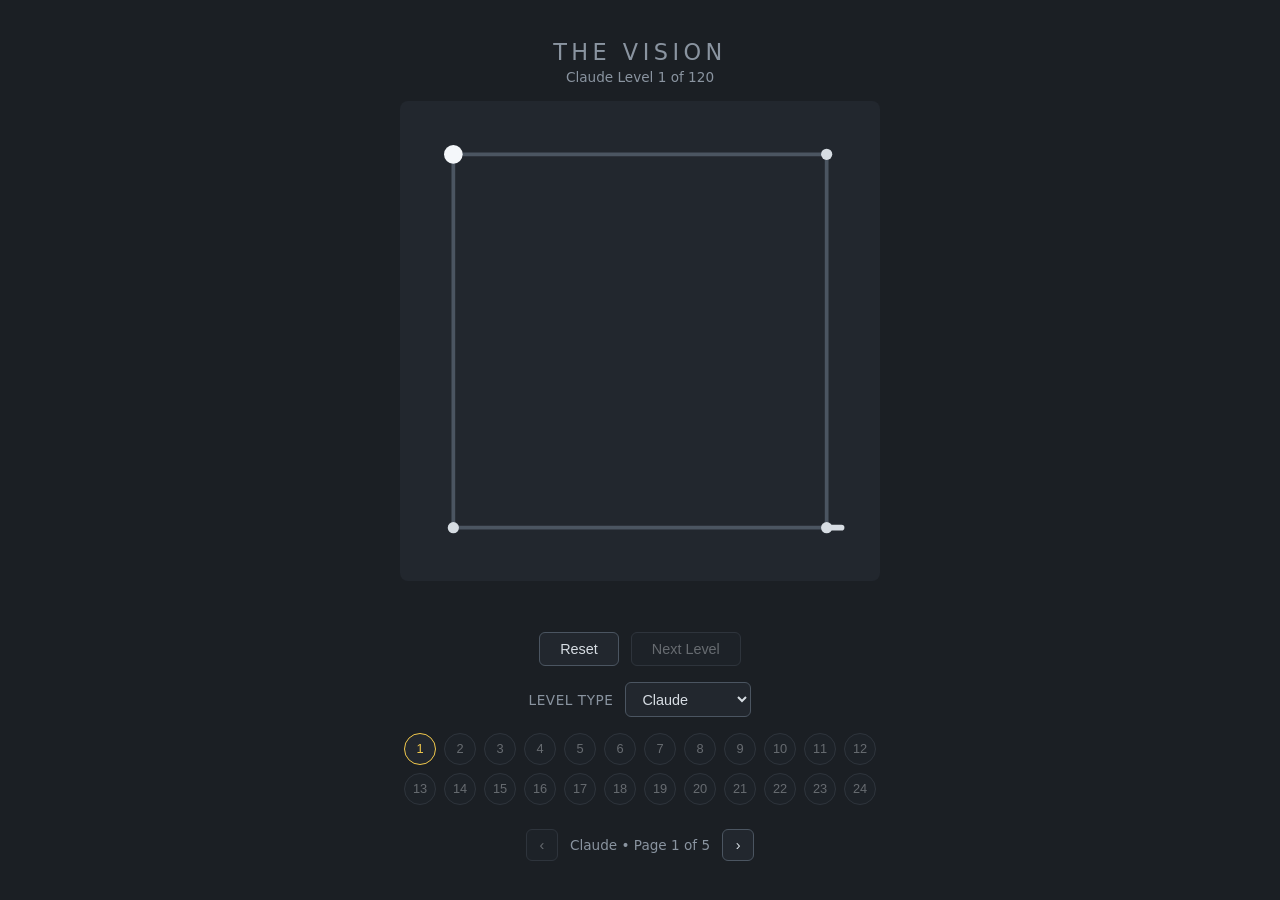
==== index.html @ 7b1c7c5d "modified:   README.md  	modified:   index.html  	modified:   level-creation-rulebook.md  	modified: " ====
<!doctype html>
<html lang="en">
<head>
  <meta charset="UTF-8" />
  <meta name="viewport" content="width=device-width, initial-scale=1.0" />
  <title>The Vision - A Puzzle Game</title>
  <link rel="stylesheet" href="style.css" />
</head>
<body>
  <main class="app">
    <header class="app-header">
      <h1>The Vision</h1>
      <p id="puzzle-title" class="puzzle-title"></p>
    </header>

    <div class="board-wrap">
      <svg id="board" class="board" viewBox="0 0 480 480">
        <g class="grid-lines"></g>
        <g class="symbols"></g>
        <g class="player-path"></g>
        <g class="mirror-path"></g>
        <g class="nodes"></g>
      </svg>
    </div>

    <aside id="mobile-scope" class="mobile-scope" hidden aria-hidden="true">
      <div class="mobile-scope-header">Thumb Scope</div>
      <div class="mobile-scope-stage">
        <svg id="mobile-scope-board" class="mobile-scope-board" viewBox="0 0 480 480">
          <g class="grid-lines"></g>
          <g class="symbols"></g>
          <g class="player-path"></g>
          <g class="mirror-path"></g>
          <g class="nodes"></g>
        </svg>
        <div class="mobile-scope-reticle" aria-hidden="true"></div>
      </div>
      <p id="mobile-scope-hint" class="mobile-scope-hint">Drag or tap here to steer the path. The scope softly follows your path as you move.</p>
    </aside>
    <button id="mobile-scope-reopen" class="mobile-scope-reopen" type="button" hidden>
      Scope
    </button>
    <button id="scope-settings-btn" class="scope-settings-btn" type="button" aria-expanded="false" aria-label="Scope settings">
      &#9881;
    </button>
    <section id="scope-settings-panel" class="scope-settings-panel" hidden aria-hidden="true" aria-label="Scope settings">
      <p class="scope-settings-title">Scope Position</p>
      <div class="scope-settings-options">
        <button id="scope-side-right" type="button" data-scope-side="right">Right Hand</button>
        <button id="scope-side-left" type="button" data-scope-side="left">Left Hand</button>
      </div>
    </section>

    <p id="status" class="status" aria-live="polite"></p>

    <div class="controls">
      <button id="reset-btn" type="button">Reset</button>
      <button id="solution-btn" type="button" hidden>Show Solution</button>
      <button id="next-btn" type="button" disabled>Next Level</button>
    </div>

    <div class="level-filter">
      <label for="level-source">Level Type</label>
      <select id="level-source">
        <option value="claude">Claude</option>
        <option value="chatgpt">ChatGPT</option>
      </select>
    </div>

    <nav id="puzzle-nav" class="puzzle-nav" aria-label="Level selection"></nav>
    <div id="puzzle-pager" class="puzzle-pager">
      <button id="pager-prev" type="button">&lsaquo;</button>
      <span id="pager-label"></span>
      <button id="pager-next" type="button">&rsaquo;</button>
    </div>
  </main>

  <script type="module" src="main.js"></script>
</body>
</html>
---- style.css ----
:root {
  --bg: #1b1f24;
  --panel: #22272e;
  --line: #4b5561;
  --line-blocked: #7a3b3b;
  --line-required: #e8b64f;
  --node: #d7dde3;
  --start: #f4f7fa;
  --dot: #7aa2f7;
  --triangle: #e8b64f;
  --region-black: #12151a;
  --region-white: #eef1f4;
  --region-blue: #5a7fd6;
  --eliminator: #d9724c;
  --polyomino: #e8b64f;
  --mirror: #b98ce8;
  --mirror-success: #a389d9;
  --mirror-fail: #c97b7b;
  --path: #f2c94c;
  --path-success: #6fcf97;
  --path-fail: #eb5757;
  --symbol-fail: #ff6b6b;
  --text: #d7dde3;
  --text-muted: #8a94a0;
  --accent: #f2c94c;
}

* {
  box-sizing: border-box;
}

body {
  margin: 0;
  min-height: 100vh;
  display: flex;
  align-items: center;
  justify-content: center;
  background: var(--bg);
  color: var(--text);
  font-family: 'Segoe UI', system-ui, sans-serif;
}

body.scope-interacting {
  overflow: hidden;
  overscroll-behavior: none;
}

.app {
  display: flex;
  flex-direction: column;
  align-items: center;
  gap: 1rem;
  padding: 2rem 1rem;
  width: 100%;
  max-width: 560px;
}

.app-header {
  text-align: center;
}

.app-header h1 {
  margin: 0;
  font-weight: 300;
  letter-spacing: 0.2em;
  text-transform: uppercase;
  font-size: 1.4rem;
  color: var(--text-muted);
}

.puzzle-title {
  margin: 0.25rem 0 0;
  font-size: 0.85rem;
  color: var(--text-muted);
}

.board-wrap {
  width: 100%;
  max-width: 480px;
  background: var(--panel);
  border-radius: 8px;
  padding: 1rem;
  touch-action: none;
}

.board {
  width: 100%;
  height: auto;
  display: block;
  touch-action: none;
}

.mobile-scope {
  position: fixed;
  right: 1rem;
  bottom: 1rem;
  width: min(42vw, 12rem);
  padding: 0.6rem;
  border: 1px solid rgba(215, 221, 227, 0.18);
  border-radius: 14px;
  background: rgba(34, 39, 46, 0.95);
  backdrop-filter: blur(12px);
  box-shadow: 0 12px 24px rgba(0, 0, 0, 0.28);
  z-index: 30;
  touch-action: none;
  overscroll-behavior: contain;
}

.mobile-scope.scope-left {
  left: 1rem;
  right: auto;
}

.mobile-scope-header {
  margin-bottom: 0.45rem;
  font-size: 0.72rem;
  letter-spacing: 0.08em;
  text-transform: uppercase;
  color: var(--text-muted);
}

.mobile-scope-stage {
  position: relative;
  border-radius: 10px;
  overflow: hidden;
  background: #1e242c;
  touch-action: none;
  overscroll-behavior: contain;
}

.mobile-scope-board {
  width: 100%;
  display: block;
  touch-action: none;
}

.mobile-scope-reticle {
  position: absolute;
  inset: 50% auto auto 50%;
  width: 2.4rem;
  height: 2.4rem;
  margin-left: -1.2rem;
  margin-top: -1.2rem;
  border-radius: 10px;
  pointer-events: none;
  opacity: 0.75;
  background:
    linear-gradient(rgba(242, 201, 76, 0.85), rgba(242, 201, 76, 0.85)) top left / 0.8rem 2px no-repeat,
    linear-gradient(rgba(242, 201, 76, 0.85), rgba(242, 201, 76, 0.85)) top left / 2px 0.8rem no-repeat,
    linear-gradient(rgba(242, 201, 76, 0.85), rgba(242, 201, 76, 0.85)) top right / 0.8rem 2px no-repeat,
    linear-gradient(rgba(242, 201, 76, 0.85), rgba(242, 201, 76, 0.85)) top right / 2px 0.8rem no-repeat,
    linear-gradient(rgba(242, 201, 76, 0.85), rgba(242, 201, 76, 0.85)) bottom left / 0.8rem 2px no-repeat,
    linear-gradient(rgba(242, 201, 76, 0.85), rgba(242, 201, 76, 0.85)) bottom left / 2px 0.8rem no-repeat,
    linear-gradient(rgba(242, 201, 76, 0.85), rgba(242, 201, 76, 0.85)) bottom right / 0.8rem 2px no-repeat,
    linear-gradient(rgba(242, 201, 76, 0.85), rgba(242, 201, 76, 0.85)) bottom right / 2px 0.8rem no-repeat;
}

.mobile-scope-reticle::before,
.mobile-scope-reticle::after {
  content: none;
}

.mobile-scope-hint {
  margin: 0.5rem 0 0;
  font-size: 0.72rem;
  color: var(--text-muted);
}

.mobile-scope-reopen {
  position: fixed;
  right: 1rem;
  bottom: 1rem;
  z-index: 29;
  border-radius: 999px;
  padding: 0.25rem 0.7rem;
  font-size: 0.7rem;
  letter-spacing: 0.06em;
  text-transform: uppercase;
  background: rgba(34, 39, 46, 0.95);
  backdrop-filter: blur(12px);
  box-shadow: 0 10px 18px rgba(0, 0, 0, 0.24);
}

.mobile-scope-reopen.scope-left {
  left: 1rem;
  right: auto;
}

.scope-settings-btn,
.scope-settings-panel {
  position: fixed;
  left: 1rem;
  z-index: 28;
  background: rgba(34, 39, 46, 0.95);
  backdrop-filter: blur(12px);
  box-shadow: 0 10px 18px rgba(0, 0, 0, 0.24);
}

.scope-settings-btn {
  top: 1rem;
  width: 2.5rem;
  height: 2.5rem;
  padding: 0;
  border-radius: 999px;
  display: flex;
  align-items: center;
  justify-content: center;
  font-size: 1.15rem;
  line-height: 1;
}

.scope-settings-panel {
  top: 4rem;
  width: min(14rem, calc(100vw - 2rem));
  padding: 0.8rem;
  border: 1px solid rgba(215, 221, 227, 0.18);
  border-radius: 14px;
}

.scope-settings-title {
  margin: 0 0 0.6rem;
  color: var(--text-muted);
  font-size: 0.72rem;
  letter-spacing: 0.08em;
  text-transform: uppercase;
}

.scope-settings-options {
  display: grid;
  grid-template-columns: 1fr 1fr;
  gap: 0.5rem;
}

.scope-settings-options button {
  min-width: 0;
  padding: 0.55rem 0.6rem;
  font-size: 0.78rem;
  line-height: 1.2;
  white-space: normal;
  overflow-wrap: anywhere;
  text-align: center;
}

.scope-settings-options button.active {
  border-color: var(--accent);
  color: var(--accent);
}

.grid-edge {
  stroke: var(--line);
  stroke-width: 4;
  stroke-linecap: round;
}

.grid-edge.blocked {
  stroke: var(--line-blocked);
}

.grid-edge.required {
  stroke: var(--line-required);
  stroke-width: 5;
}

.blocked-marker {
  fill: var(--line-blocked);
}


.triangle {
  fill: var(--triangle);
}

.region-chip {
  stroke: var(--bg);
  stroke-width: 2;
}

.region-chip.region-black {
  fill: var(--region-black);
}

.region-chip.region-white {
  fill: var(--region-white);
}

.region-chip.region-blue {
  fill: var(--region-blue);
}

.star {
  stroke: var(--bg);
  stroke-width: 1.5;
}

.star.star-black {
  fill: var(--region-black);
}

.star.star-white {
  fill: var(--region-white);
}

.star.star-blue {
  fill: var(--region-blue);
}

.eliminator-ring {
  fill: none;
  stroke: var(--eliminator);
  stroke-width: 3;
}

.eliminator-mark {
  stroke: var(--eliminator);
  stroke-width: 3;
  stroke-linecap: round;
}

.polyomino-fill {
  fill: var(--polyomino);
}

.polyomino-divider {
  stroke: var(--bg);
  stroke-width: 2;
}

.node {
  fill: var(--node);
}

.dot {
  fill: var(--dot);
  stroke: var(--bg);
  stroke-width: 2;
}

.start-node {
  fill: var(--start);
}

.exit-tick {
  stroke: var(--node);
  stroke-width: 6;
  stroke-linecap: round;
}

.player-line {
  fill: none;
  stroke: var(--path);
  stroke-width: 6;
  stroke-linecap: round;
  stroke-linejoin: round;
}

.player-line.success {
  stroke: var(--path-success);
}

.player-line.fail {
  stroke: var(--path-fail);
}

.path-start-cap {
  fill: var(--path);
}

.mirror-start-node {
  fill: none;
  stroke: var(--mirror);
  stroke-width: 2;
}

.mirror-exit-tick {
  stroke: var(--node);
  stroke-width: 4;
  stroke-linecap: round;
  opacity: 0.5;
}

.mirror-line {
  fill: none;
  stroke: var(--mirror);
  stroke-width: 6;
  stroke-linecap: round;
  stroke-linejoin: round;
  opacity: 0.85;
}

.mirror-line.success {
  stroke: var(--mirror-success);
}

.mirror-line.fail {
  stroke: var(--mirror-fail);
}

.symbol-fail {
  animation: symbol-fail-pulse 1.4s ease;
}

.dot.symbol-fail,
.triangle-cluster.symbol-fail .triangle,
.region-chip.symbol-fail,
.star.symbol-fail,
.grid-edge.required.symbol-fail {
  fill: var(--symbol-fail);
  stroke: var(--symbol-fail);
}

.eliminator.symbol-fail .eliminator-ring,
.eliminator.symbol-fail .eliminator-mark,
.polyomino.symbol-fail .polyomino-fill,
.polyomino.symbol-fail .polyomino-divider {
  stroke: var(--symbol-fail);
}

.polyomino.symbol-fail .polyomino-fill {
  fill: var(--symbol-fail);
}

@keyframes symbol-fail-pulse {
  0% {
    opacity: 1;
  }

  35% {
    opacity: 0.45;
  }

  100% {
    opacity: 1;
  }
}

.status {
  min-height: 1.2rem;
  margin: 0;
  font-size: 0.9rem;
  color: var(--path-success);
}

.controls {
  display: flex;
  gap: 0.75rem;
}

.level-filter {
  display: flex;
  align-items: center;
  gap: 0.75rem;
  color: var(--text-muted);
  font-size: 0.85rem;
}

.level-filter label {
  letter-spacing: 0.04em;
  text-transform: uppercase;
}

.level-filter select {
  background: var(--panel);
  color: var(--text);
  border: 1px solid var(--line);
  border-radius: 6px;
  padding: 0.45rem 2rem 0.45rem 0.75rem;
  font-size: 0.9rem;
}

.level-filter select:focus,
.level-filter select:focus-visible {
  outline: none;
  border-color: #667282;
  box-shadow: 0 0 0 2px rgba(103, 122, 146, 0.18);
}

button {
  background: var(--panel);
  color: var(--text);
  border: 1px solid var(--line);
  border-radius: 6px;
  padding: 0.5rem 1.25rem;
  font-size: 0.9rem;
  cursor: pointer;
  transition: background 0.2s ease, opacity 0.2s ease;
}

button:hover:not(:disabled) {
  background: #2c333b;
}

button:disabled {
  opacity: 0.4;
  cursor: default;
}

.puzzle-nav {
  display: grid;
  grid-template-columns: repeat(auto-fill, 2rem);
  gap: 0.5rem;
  justify-content: center;
  width: 100%;
  max-width: 480px;
}

.puzzle-pager {
  display: flex;
  align-items: center;
  gap: 0.75rem;
  margin-top: 0.5rem;
}

.puzzle-pager button {
  width: 2rem;
  height: 2rem;
  padding: 0;
}

.puzzle-pager span {
  color: var(--text-muted);
  font-size: 0.85rem;
}

.nav-dot {
  width: 2rem;
  height: 2rem;
  padding: 0;
  border-radius: 50%;
  font-size: 0.8rem;
  display: flex;
  align-items: center;
  justify-content: center;
}

.nav-dot.current {
  border-color: var(--accent);
  color: var(--accent);
}

.nav-dot.completed {
  background: var(--path-success);
  color: #10231a;
  border-color: var(--path-success);
}

@media (pointer: fine) {
  .mobile-scope,
  .mobile-scope-reopen,
  .scope-settings-btn,
  .scope-settings-panel {
    display: none;
  }
}
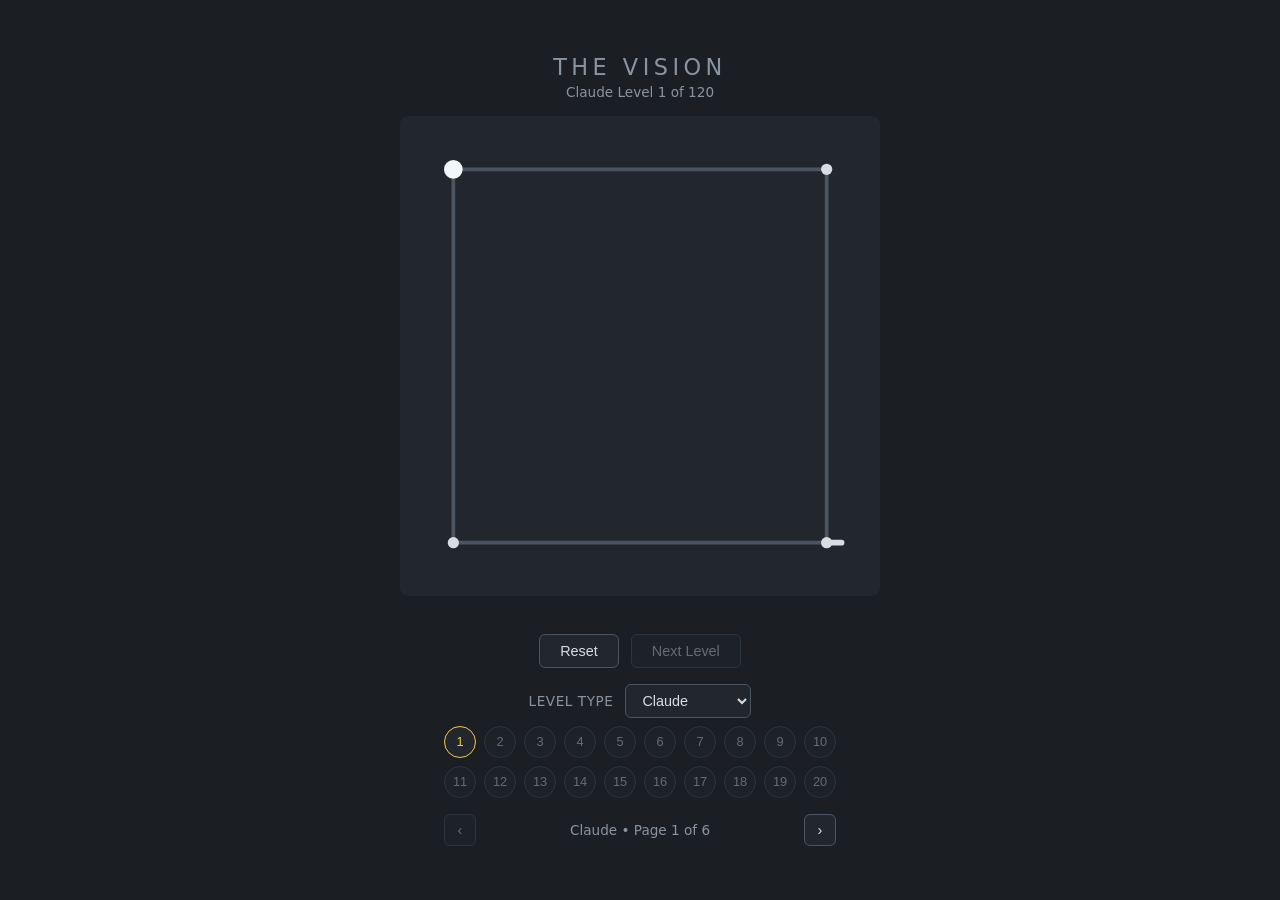
==== commit cb9f0a3e: "modified:   README.md  	modified:   index.html  	modified:   main.js  	modified:   style.css" ====
--- a/index.html
+++ b/index.html
@@ -49,6 +49,41 @@
         <button id="scope-side-right" type="button" data-scope-side="right">Right Hand</button>
         <button id="scope-side-left" type="button" data-scope-side="left">Left Hand</button>
       </div>
+      <p class="scope-settings-title scope-settings-subtitle">Scope Follow Speed</p>
+      <div class="scope-slider-group">
+        <div class="scope-slider-row">
+          <input
+            id="scope-follow-speed"
+            class="scope-slider"
+            type="range"
+            min="0"
+            max="100"
+            step="1"
+            value="50"
+            aria-label="Scope follow speed"
+          />
+          <div class="scope-value-stack">
+            <input
+              id="scope-follow-speed-number"
+              class="scope-number-input"
+              type="number"
+              min="0"
+              max="100"
+              step="1"
+              value="50"
+              inputmode="numeric"
+              aria-label="Scope follow speed value"
+            />
+          </div>
+        </div>
+        <div class="scope-slider-meta" aria-hidden="true">
+          <div class="scope-slider-labels">
+            <span>Steady</span>
+            <span>Fast</span>
+          </div>
+          <span id="scope-follow-speed-label" class="scope-settings-value">Balanced</span>
+        </div>
+      </div>
     </section>
 
     <p id="status" class="status" aria-live="polite"></p>
@@ -59,20 +94,22 @@
       <button id="next-btn" type="button" disabled>Next Level</button>
     </div>
 
-    <div class="level-filter">
-      <label for="level-source">Level Type</label>
-      <select id="level-source">
-        <option value="claude">Claude</option>
-        <option value="chatgpt">ChatGPT</option>
-      </select>
-    </div>
+    <section class="nav-panel" aria-label="Level navigation">
+      <div class="level-filter">
+        <label for="level-source">Level Type</label>
+        <select id="level-source">
+          <option value="claude">Claude</option>
+          <option value="chatgpt">ChatGPT</option>
+        </select>
+      </div>
 
-    <nav id="puzzle-nav" class="puzzle-nav" aria-label="Level selection"></nav>
-    <div id="puzzle-pager" class="puzzle-pager">
-      <button id="pager-prev" type="button">&lsaquo;</button>
-      <span id="pager-label"></span>
-      <button id="pager-next" type="button">&rsaquo;</button>
-    </div>
+      <nav id="puzzle-nav" class="puzzle-nav" aria-label="Level selection"></nav>
+      <div id="puzzle-pager" class="puzzle-pager">
+        <button id="pager-prev" type="button">&lsaquo;</button>
+        <span id="pager-label"></span>
+        <button id="pager-next" type="button">&rsaquo;</button>
+      </div>
+    </section>
   </main>
 
   <script type="module" src="main.js"></script>
--- a/style.css
+++ b/style.css
@@ -225,6 +225,10 @@
   text-transform: uppercase;
 }
 
+.scope-settings-subtitle {
+  margin-top: 0.9rem;
+}
+
 .scope-settings-options {
   display: grid;
   grid-template-columns: 1fr 1fr;
@@ -246,6 +250,88 @@
   color: var(--accent);
 }
 
+.scope-slider-group {
+  display: grid;
+  gap: 0.2rem;
+}
+
+.scope-slider-row {
+  display: grid;
+  grid-template-columns: minmax(0, 1fr) 3.2rem;
+  gap: 0.6rem;
+  align-items: center;
+}
+
+.scope-slider-meta {
+  display: grid;
+  grid-template-columns: minmax(0, 1fr) 3.2rem;
+  gap: 0.6rem;
+  align-items: center;
+  margin-top: -0.05rem;
+}
+
+.scope-value-stack {
+  display: block;
+}
+
+.scope-slider {
+  width: 100%;
+  margin: 0;
+  accent-color: var(--accent);
+}
+
+.scope-number-input {
+  width: 100%;
+  min-width: 0;
+  padding: 0.45rem 0.35rem;
+  color: var(--text);
+  background: #1e242c;
+  border: 1px solid var(--line);
+  border-radius: 8px;
+  box-shadow: inset 0 1px 0 rgba(255, 255, 255, 0.03);
+  font-size: 0.78rem;
+  text-align: center;
+  appearance: textfield;
+}
+
+.scope-number-input:focus,
+.scope-number-input:focus-visible {
+  outline: none;
+  border-color: var(--accent);
+  box-shadow: 0 0 0 2px rgba(242, 201, 76, 0.16);
+}
+
+.scope-number-input::-webkit-outer-spin-button,
+.scope-number-input::-webkit-inner-spin-button {
+  margin: 0;
+  -webkit-appearance: none;
+}
+
+.scope-slider-labels {
+  display: flex;
+  justify-content: space-between;
+  align-items: center;
+  color: var(--text-muted);
+  font-size: 0.72rem;
+  width: 100%;
+}
+
+.scope-slider-labels span {
+  flex: 0 0 auto;
+}
+
+.scope-slider-labels span:last-child {
+  transform: translateX(0.3rem);
+}
+
+.scope-settings-value {
+  width: 100%;
+  text-align: center;
+  color: var(--accent);
+  font-size: 0.72rem;
+  white-space: nowrap;
+}
+
 .grid-edge {
   stroke: var(--line);
   stroke-width: 4;
@@ -440,17 +526,34 @@
   color: var(--path-success);
 }
 
+.status:empty {
+  min-height: 0.35rem;
+}
+
 .controls {
   display: flex;
   gap: 0.75rem;
 }
 
+.nav-panel {
+  --nav-columns: 10;
+  --nav-panel-width: calc(10 * 2rem + 9 * 0.5rem);
+  display: flex;
+  flex-direction: column;
+  align-items: center;
+  gap: 0.5rem;
+  width: 100%;
+}
+
 .level-filter {
   display: flex;
   align-items: center;
+  justify-content: center;
   gap: 0.75rem;
   color: var(--text-muted);
   font-size: 0.85rem;
+  width: 100%;
+  max-width: var(--nav-panel-width);
 }
 
 .level-filter label {
@@ -482,6 +585,7 @@
   padding: 0.5rem 1.25rem;
   font-size: 0.9rem;
   cursor: pointer;
+  touch-action: manipulation;
   transition: background 0.2s ease, opacity 0.2s ease;
 }
 
@@ -496,18 +600,23 @@
 
 .puzzle-nav {
   display: grid;
-  grid-template-columns: repeat(auto-fill, 2rem);
+  grid-template-columns: repeat(var(--nav-columns), 2rem);
+  grid-auto-flow: row;
   gap: 0.5rem;
   justify-content: center;
   width: 100%;
-  max-width: 480px;
+  max-width: var(--nav-panel-width);
+  touch-action: manipulation;
 }
 
 .puzzle-pager {
   display: flex;
   align-items: center;
-  gap: 0.75rem;
+  gap: 0.5rem;
+  justify-content: space-between;
   margin-top: 0.5rem;
+  width: 100%;
+  max-width: var(--nav-panel-width);
 }
 
 .puzzle-pager button {
@@ -517,8 +626,11 @@
 }
 
 .puzzle-pager span {
+  flex: 1 1 auto;
   color: var(--text-muted);
   font-size: 0.85rem;
+  text-align: center;
+  white-space: nowrap;
 }
 
 .nav-dot {
@@ -551,3 +663,69 @@
     display: none;
   }
 }
+
+body[data-layout='mobile'] {
+  min-height: 100vh;
+  min-height: 100dvh;
+  height: 100dvh;
+  align-items: stretch;
+  justify-content: flex-start;
+  overflow: hidden;
+}
+
+body[data-layout='mobile'] .app {
+  min-height: 100vh;
+  min-height: 100dvh;
+  max-width: none;
+  padding:
+    max(1rem, env(safe-area-inset-top))
+    1rem
+    max(1rem, env(safe-area-inset-bottom))
+    1rem;
+  justify-content: flex-start;
+  gap: 0.85rem;
+  overflow-y: auto;
+  -webkit-overflow-scrolling: touch;
+}
+
+body[data-layout='mobile'] .controls {
+  width: 100%;
+  max-width: 480px;
+  justify-content: space-between;
+}
+
+body[data-layout='mobile'] .controls button {
+  flex: 1 1 0;
+  min-width: 0;
+  padding-left: 0.5rem;
+  padding-right: 0.5rem;
+}
+
+body[data-layout='mobile'] .level-filter {
+  display: grid;
+  grid-template-columns: auto minmax(0, 1fr);
+  align-items: center;
+  gap: 0.75rem;
+}
+
+body[data-layout='mobile'] .puzzle-pager {
+  margin-top: 0.25rem;
+}
+
+body[data-layout='mobile'] .puzzle-pager span {
+  font-size: 0.8rem;
+}
+
+@media (pointer: coarse) {
+  .level-filter select,
+  .nav-dot,
+  .puzzle-pager button {
+    font-size: 14px;
+  }
+
+  .level-filter select,
+  .puzzle-pager,
+  .puzzle-pager button {
+    touch-action: manipulation;
+  }
+}
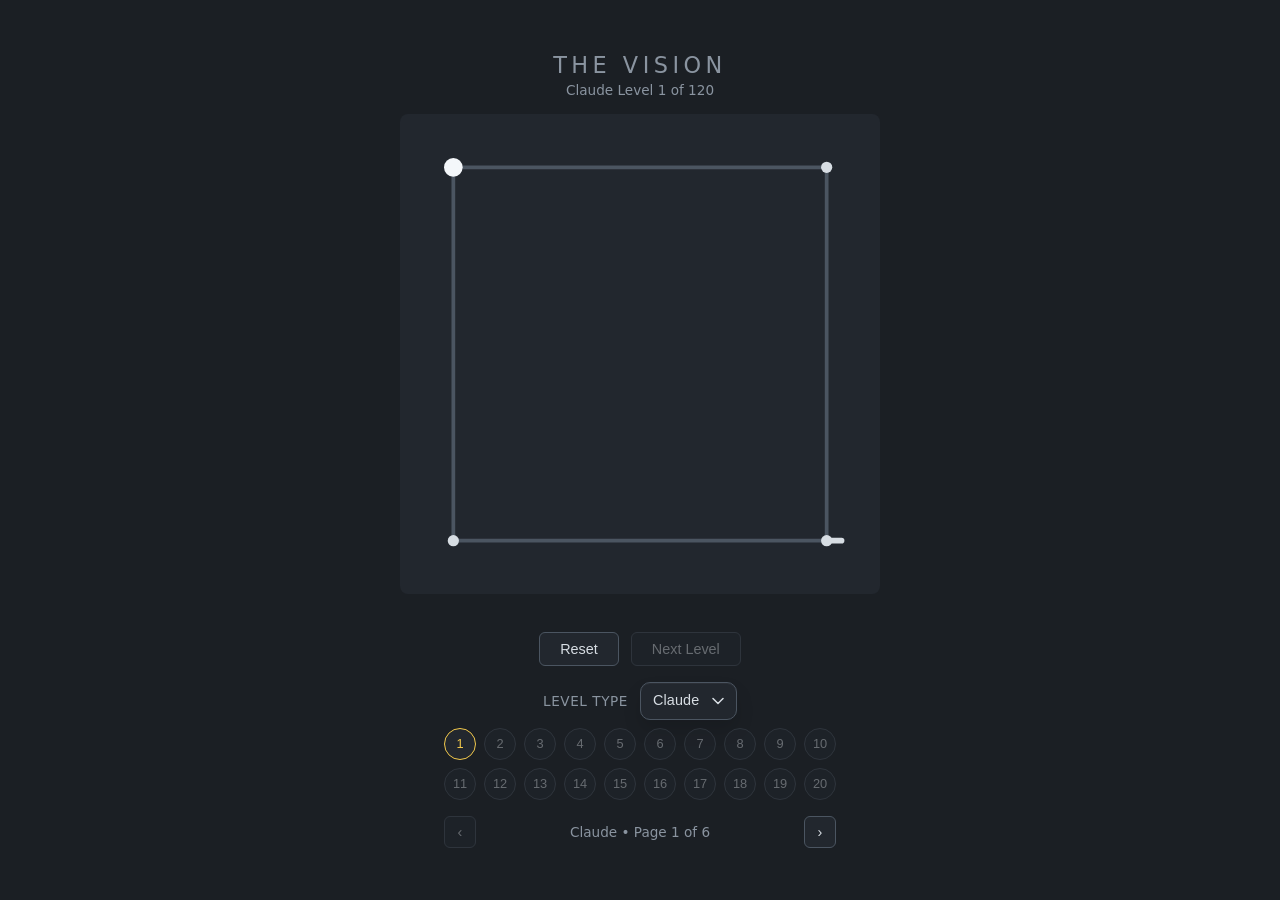
==== commit daf82230: "modified:   README.md  	modified:   index.html  	modified:   level-creation-rulebook.md  	modified: " ====
--- a/index.html
+++ b/index.html
@@ -90,16 +90,40 @@
 
     <div class="controls">
       <button id="reset-btn" type="button">Reset</button>
+      <button id="guide-btn" type="button" hidden>Guide</button>
       <button id="solution-btn" type="button" hidden>Show Solution</button>
       <button id="next-btn" type="button" disabled>Next Level</button>
     </div>
+
+    <section
+      id="debug-guide"
+      class="debug-guide"
+      hidden
+      aria-hidden="true"
+      aria-labelledby="debug-guide-title"
+    >
+      <div class="debug-guide-backdrop" aria-hidden="true"></div>
+      <div class="debug-guide-panel" role="dialog" aria-modal="true" aria-labelledby="debug-guide-title">
+        <div class="debug-guide-header">
+          <div>
+            <p class="debug-guide-kicker">Debug</p>
+            <h2 id="debug-guide-title">Symbol Guide</h2>
+          </div>
+          <button id="debug-guide-close" class="debug-guide-close" type="button" aria-label="Close guide">
+            &times;
+          </button>
+        </div>
+        <p id="debug-guide-subtitle" class="debug-guide-subtitle"></p>
+        <div id="debug-guide-content" class="debug-guide-content"></div>
+      </div>
+    </section>
 
     <section class="nav-panel" aria-label="Level navigation">
       <div class="level-filter">
         <label for="level-source">Level Type</label>
         <select id="level-source">
           <option value="claude">Claude</option>
-          <option value="chatgpt">ChatGPT</option>
+          <option value="codex">Codex</option>
         </select>
       </div>
 
--- a/style.css
+++ b/style.css
@@ -16,6 +16,9 @@
   --mirror: #b98ce8;
   --mirror-success: #a389d9;
   --mirror-fail: #c97b7b;
+  --turn-node: #f2c94c;
+  --straight-node: #8fd7ff;
+  --axis-node: #8fd7ff;
   --path: #f2c94c;
   --path-success: #6fcf97;
   --path-fail: #eb5757;
@@ -43,6 +46,10 @@
 body.scope-interacting {
   overflow: hidden;
   overscroll-behavior: none;
+}
+
+body.debug-guide-open {
+  overflow: hidden;
 }
 
 .app {
@@ -411,8 +418,69 @@
   stroke-width: 2;
 }
 
+.region-size-value {
+  fill: #f2e7c9;
+  font-family: 'Segoe UI', system-ui, sans-serif;
+  font-size: 1.85rem;
+  font-style: normal;
+  font-weight: 300;
+  letter-spacing: -0.02em;
+  paint-order: stroke;
+  stroke: rgba(27, 31, 36, 0.28);
+  stroke-width: 1.1px;
+  stroke-linejoin: round;
+}
+
 .node {
   fill: var(--node);
+}
+
+.turn-node-mark {
+  fill: none;
+  stroke: var(--turn-node);
+  stroke-width: 3.2;
+  stroke-linecap: round;
+  stroke-linejoin: round;
+}
+
+.turn-node-center {
+  fill: none;
+  stroke: var(--turn-node);
+  stroke-width: 2.6;
+  stroke-linejoin: round;
+}
+
+.straight-node-mark {
+  fill: none;
+  stroke: var(--straight-node);
+  stroke-width: 4.4;
+  stroke-linecap: round;
+  stroke-linejoin: round;
+  filter: drop-shadow(0 0 2px rgba(143, 215, 255, 0.22));
+}
+
+.straight-node-center {
+  fill: none;
+  stroke: var(--straight-node);
+  stroke-width: 2.3;
+  stroke-linejoin: round;
+}
+
+.axis-node-mark {
+  fill: none;
+  stroke: var(--axis-node);
+  stroke-width: 3.4;
+  stroke-linecap: round;
+  stroke-linejoin: round;
+  filter: drop-shadow(0 0 2px rgba(143, 215, 255, 0.18));
+}
+
+.corner-node-mark {
+  fill: none;
+  stroke: var(--axis-node);
+  stroke-width: 3.3;
+  stroke-linecap: round;
+  stroke-linejoin: round;
 }
 
 .dot {
@@ -489,7 +557,14 @@
 .triangle-cluster.symbol-fail .triangle,
 .region-chip.symbol-fail,
 .star.symbol-fail,
-.grid-edge.required.symbol-fail {
+.region-size-symbol.symbol-fail .region-size-value,
+.grid-edge.required.symbol-fail,
+.turn-node-symbol.symbol-fail .turn-node-mark,
+.turn-node-symbol.symbol-fail .turn-node-center,
+.straight-node-symbol.symbol-fail .straight-node-mark,
+.horizontal-node-symbol.symbol-fail .axis-node-mark,
+.vertical-node-symbol.symbol-fail .axis-node-mark,
+.corner-node-symbol.symbol-fail .corner-node-mark {
   fill: var(--symbol-fail);
   stroke: var(--symbol-fail);
 }
@@ -535,6 +610,178 @@
   gap: 0.75rem;
 }
 
+.debug-guide {
+  position: fixed;
+  inset: 0;
+  z-index: 40;
+  display: grid;
+  place-items: center;
+  padding: 1rem;
+}
+
+.debug-guide[hidden] {
+  display: none;
+}
+
+.debug-guide-backdrop {
+  position: absolute;
+  inset: 0;
+  background: rgba(12, 15, 20, 0.72);
+  backdrop-filter: blur(6px);
+}
+
+.debug-guide-panel {
+  position: relative;
+  width: min(34rem, calc(100vw - 2rem));
+  max-height: min(42rem, calc(100dvh - 2rem));
+  padding: 1rem;
+  overflow-y: auto;
+  scrollbar-width: thin;
+  scrollbar-color: rgba(242, 201, 76, 0.72) rgba(18, 21, 26, 0.55);
+  border: 1px solid rgba(215, 221, 227, 0.14);
+  border-radius: 16px;
+  background:
+    linear-gradient(180deg, rgba(255, 255, 255, 0.03), rgba(255, 255, 255, 0)),
+    rgba(34, 39, 46, 0.96);
+  box-shadow:
+    0 20px 40px rgba(0, 0, 0, 0.38),
+    inset 0 1px 0 rgba(255, 255, 255, 0.03);
+}
+
+.debug-guide-panel::-webkit-scrollbar {
+  width: 0.7rem;
+}
+
+.debug-guide-panel::-webkit-scrollbar-track {
+  margin: 0.55rem 0;
+  border-radius: 999px;
+  background: rgba(18, 21, 26, 0.55);
+}
+
+.debug-guide-panel::-webkit-scrollbar-thumb {
+  border: 2px solid transparent;
+  border-radius: 999px;
+  background: linear-gradient(180deg, rgba(242, 201, 76, 0.9), rgba(232, 182, 79, 0.7));
+  background-clip: padding-box;
+}
+
+.debug-guide-panel::-webkit-scrollbar-thumb:hover {
+  background: linear-gradient(180deg, rgba(250, 214, 103, 0.95), rgba(242, 201, 76, 0.82));
+  background-clip: padding-box;
+}
+
+.debug-guide-header {
+  display: flex;
+  align-items: flex-start;
+  justify-content: space-between;
+  gap: 1rem;
+}
+
+.debug-guide-kicker {
+  margin: 0 0 0.2rem;
+  color: var(--text-muted);
+  font-size: 0.72rem;
+  letter-spacing: 0.08em;
+  text-transform: uppercase;
+}
+
+.debug-guide-header h2 {
+  margin: 0;
+  font-size: 1.15rem;
+  font-weight: 500;
+  color: var(--text);
+}
+
+.debug-guide-close {
+  min-width: 2.25rem;
+  width: 2.25rem;
+  height: 2.25rem;
+  padding: 0;
+  border-radius: 999px;
+  font-size: 1.3rem;
+  line-height: 1;
+}
+
+.debug-guide-subtitle {
+  margin: 0.6rem 0 0;
+  color: var(--text-muted);
+  font-size: 0.88rem;
+}
+
+.debug-guide-content {
+  display: grid;
+  gap: 0.65rem;
+  margin-top: 0.9rem;
+}
+
+.debug-guide-item {
+  padding: 0.8rem 0.9rem;
+  border: 1px solid rgba(215, 221, 227, 0.1);
+  border-radius: 12px;
+  background: rgba(27, 31, 36, 0.72);
+}
+
+.debug-guide-item-heading {
+  display: flex;
+  align-items: center;
+  gap: 0.9rem;
+}
+
+.debug-guide-preview {
+  display: flex;
+  align-items: center;
+  justify-content: center;
+  width: 4.6rem;
+  min-width: 4.6rem;
+  height: 3.2rem;
+  padding: 0.35rem;
+  border: 1px solid rgba(215, 221, 227, 0.1);
+  border-radius: 10px;
+  background:
+    radial-gradient(circle at 50% 45%, rgba(255, 255, 255, 0.08), rgba(255, 255, 255, 0) 62%),
+    rgba(39, 45, 53, 0.92);
+}
+
+.debug-guide-preview-svg {
+  width: 100%;
+  height: 100%;
+  overflow: visible;
+}
+
+.debug-guide-copy {
+  display: grid;
+  gap: 0.35rem;
+  flex: 1 1 auto;
+  min-width: 0;
+}
+
+.debug-guide-title-row {
+  display: flex;
+  align-items: baseline;
+  justify-content: space-between;
+  gap: 0.8rem;
+}
+
+.debug-guide-item h3 {
+  margin: 0;
+  font-size: 0.98rem;
+  font-weight: 500;
+}
+
+.debug-guide-symbol {
+  color: var(--accent);
+  font-size: 0.76rem;
+  white-space: nowrap;
+}
+
+.debug-guide-item p,
+.debug-guide-empty {
+  margin: 0;
+  color: var(--text-muted);
+  font-size: 0.88rem;
+  line-height: 1.45;
+}
+
 .nav-panel {
   --nav-columns: 10;
   --nav-panel-width: calc(10 * 2rem + 9 * 0.5rem);
@@ -562,19 +809,53 @@
 }
 
 .level-filter select {
-  background: var(--panel);
+  -webkit-appearance: none;
+  appearance: none;
+  background:
+    linear-gradient(180deg, rgba(255, 255, 255, 0.04), rgba(255, 255, 255, 0)) ,
+    var(--panel);
+  background-image: url("data:image/svg+xml,%3Csvg xmlns='http://www.w3.org/2000/svg' width='12' height='8' viewBox='0 0 12 8'%3E%3Cpath d='M1 1.5 6 6.5 11 1.5' fill='none' stroke='%23d7dde3' stroke-width='1.5' stroke-linecap='round' stroke-linejoin='round'/%3E%3C/svg%3E");
+  background-position: right 0.75rem center;
+  background-repeat: no-repeat;
+  background-size: 0.75rem auto;
   color: var(--text);
   border: 1px solid var(--line);
-  border-radius: 6px;
-  padding: 0.45rem 2rem 0.45rem 0.75rem;
+  border-radius: 10px;
+  padding: 0.45rem 2.25rem 0.45rem 0.75rem;
   font-size: 0.9rem;
+  font-weight: 500;
+  letter-spacing: 0.01em;
+  line-height: 1.2;
+  min-height: 2.4rem;
+  text-overflow: ellipsis;
+  box-shadow:
+    inset 0 1px 0 rgba(255, 255, 255, 0.04),
+    0 10px 18px rgba(0, 0, 0, 0.12);
+  transition:
+    border-color 0.2s ease,
+    box-shadow 0.2s ease,
+    background-color 0.2s ease,
+    transform 0.2s ease;
 }
 
 .level-filter select:focus,
 .level-filter select:focus-visible {
   outline: none;
   border-color: #667282;
-  box-shadow: 0 0 0 2px rgba(103, 122, 146, 0.18);
+  box-shadow:
+    inset 0 1px 0 rgba(255, 255, 255, 0.04),
+    0 0 0 2px rgba(103, 122, 146, 0.18),
+    0 10px 18px rgba(0, 0, 0, 0.12);
+}
+
+.level-filter select:hover:not(:disabled) {
+  border-color: #667282;
+  background-color: #2a3139;
+}
+
+.level-filter select option {
+  background: var(--panel);
+  color: var(--text);
 }
 
 button {
@@ -701,6 +982,37 @@
   padding-right: 0.5rem;
 }
 
+body[data-layout='mobile'] .debug-guide {
+  padding:
+    max(0.75rem, env(safe-area-inset-top))
+    0.75rem
+    max(0.75rem, env(safe-area-inset-bottom))
+    0.75rem;
+}
+
+body[data-layout='mobile'] .debug-guide-panel {
+  width: min(32rem, calc(100vw - 1.5rem));
+  max-height: calc(100dvh - 1.5rem);
+  padding: 0.9rem;
+}
+
+body[data-layout='mobile'] .debug-guide-item-heading {
+  align-items: flex-start;
+  flex-direction: column;
+  gap: 0.55rem;
+}
+
+body[data-layout='mobile'] .debug-guide-preview {
+  width: 100%;
+  min-width: 0;
+}
+
+body[data-layout='mobile'] .debug-guide-title-row {
+  align-items: flex-start;
+  flex-direction: column;
+  gap: 0.2rem;
+}
+
 body[data-layout='mobile'] .level-filter {
   display: grid;
   grid-template-columns: auto minmax(0, 1fr);
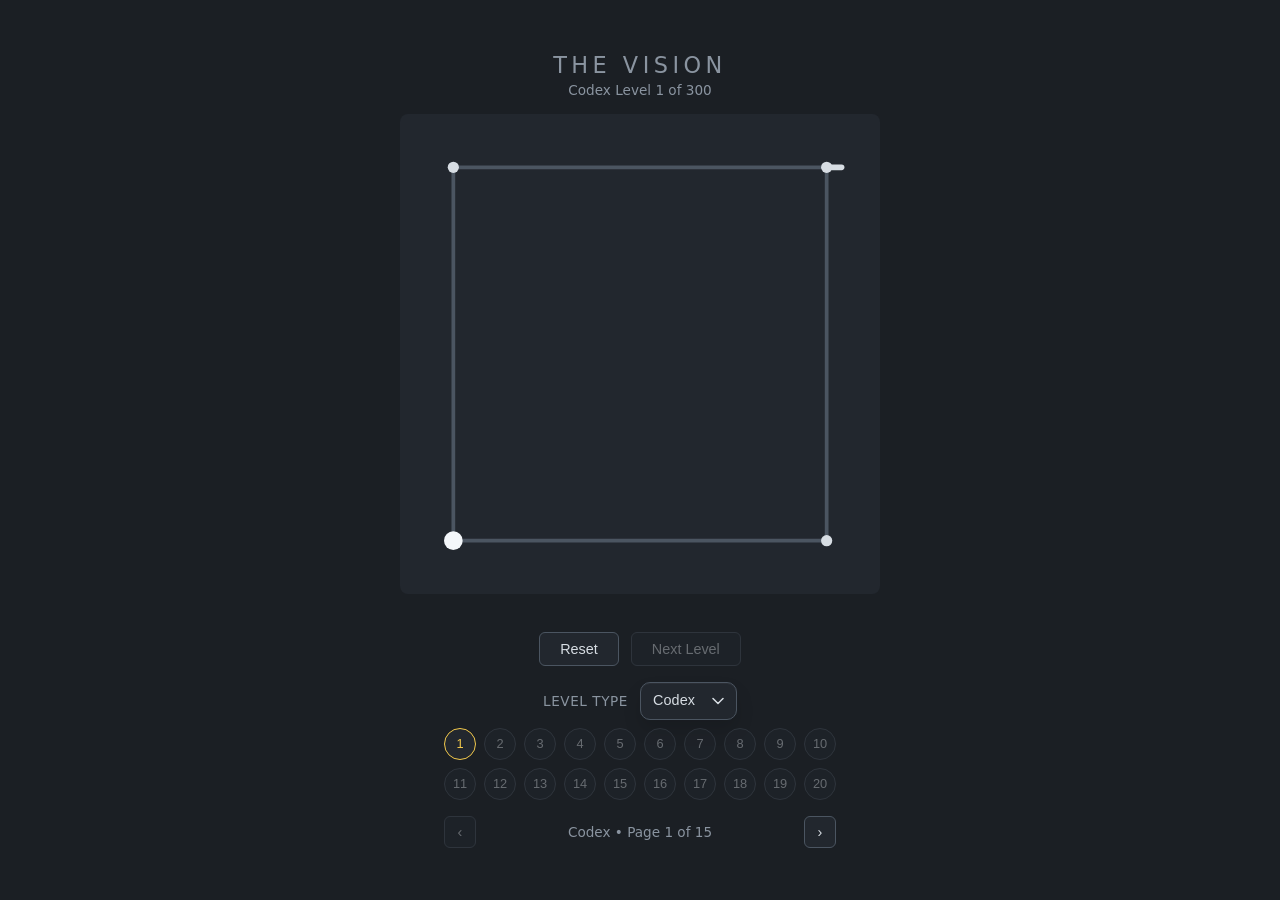
==== commit c1b08469: "modified:   index.html  	modified:   main.js" ====
--- a/index.html
+++ b/index.html
@@ -122,8 +122,8 @@
       <div class="level-filter">
         <label for="level-source">Level Type</label>
         <select id="level-source">
+          <option value="codex">Codex</option>
           <option value="claude">Claude</option>
-          <option value="codex">Codex</option>
         </select>
       </div>
 
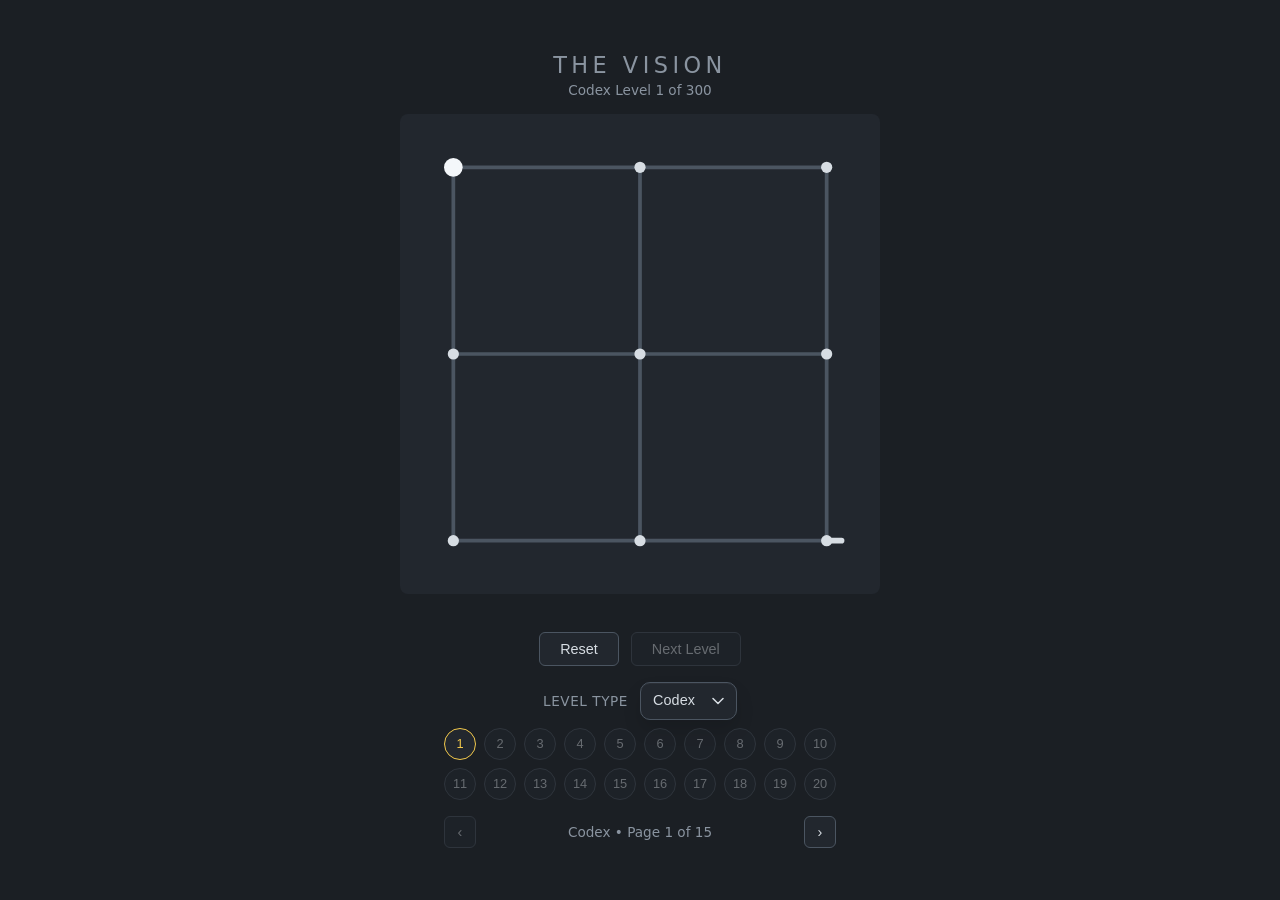
==== commit 0b194c63: "modified:   index.html  	modified:   level-creation-rulebook.md  	modified:   main.js  	modified:   " ====
--- a/index.html
+++ b/index.html
@@ -91,7 +91,7 @@
     <div class="controls">
       <button id="reset-btn" type="button">Reset</button>
       <button id="guide-btn" type="button" hidden>Guide</button>
-      <button id="solution-btn" type="button" hidden>Show Solution</button>
+      <button id="solution-btn" type="button" hidden>Show Sol.</button>
       <button id="next-btn" type="button" disabled>Next Level</button>
     </div>
 
